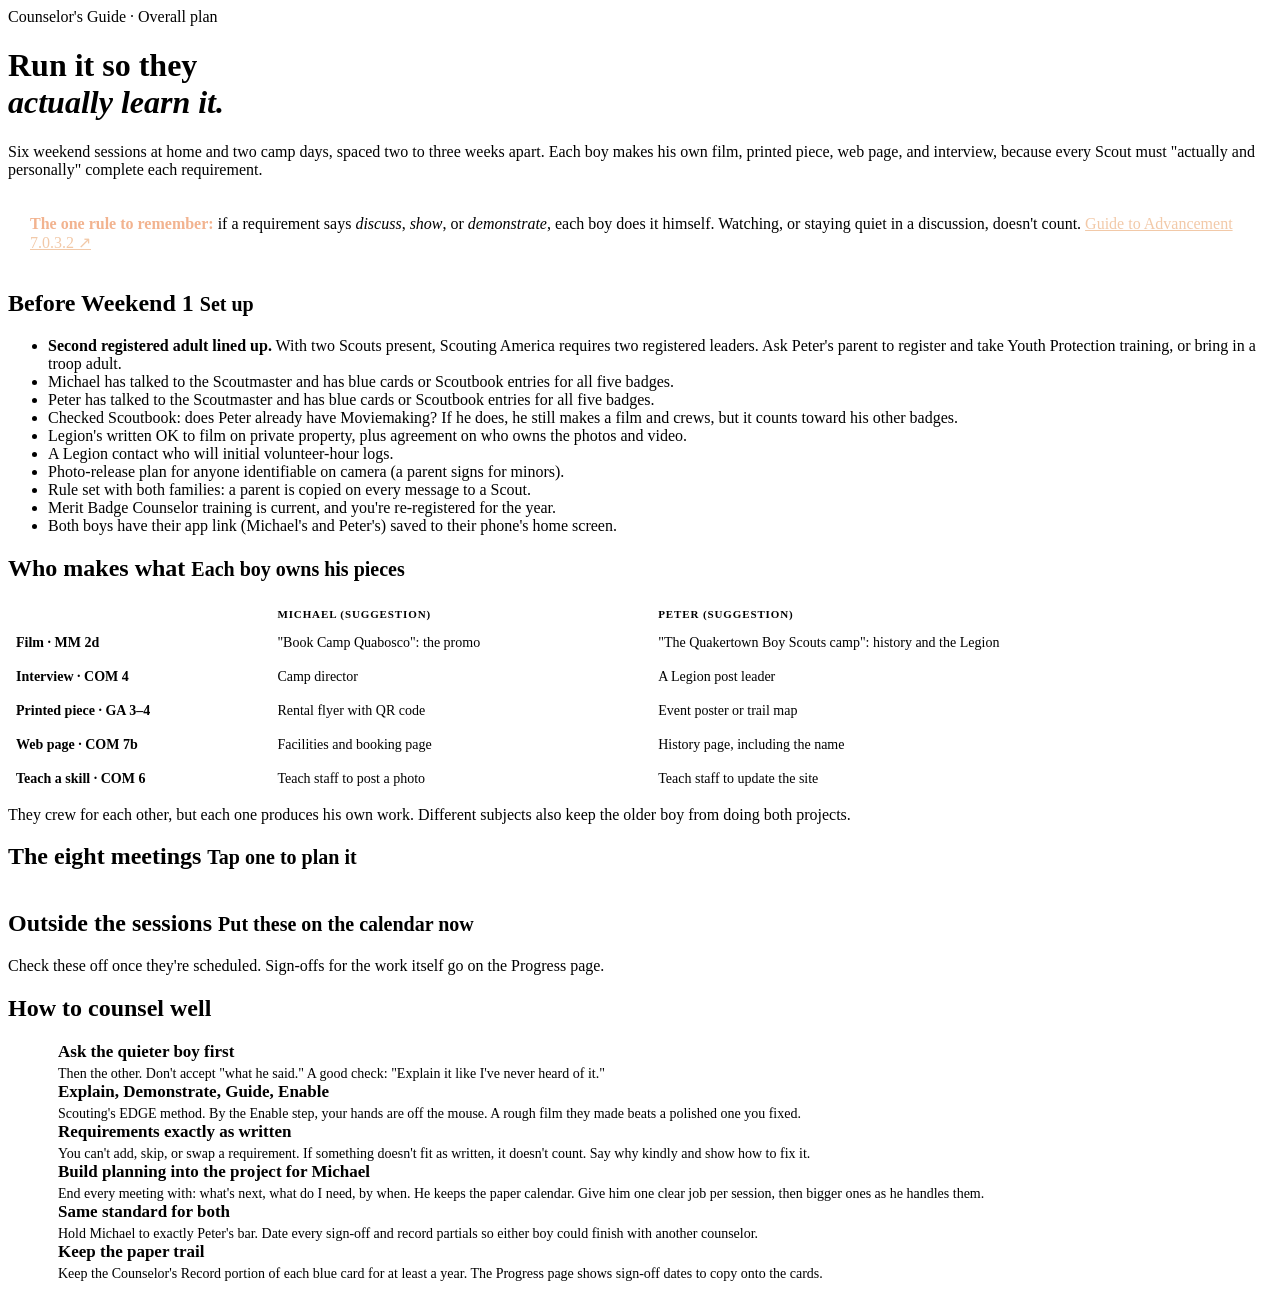
==== counselor.html @ 66eba073 "Create counselor.html" ====
<!DOCTYPE html>
<html lang="en">
<head>
<meta charset="UTF-8">
<meta name="viewport" content="width=device-width, initial-scale=1.0">
<title>Counselor's Guide Overall Plan</title>
<link rel="stylesheet" href="shared.css">
<style>
.timeline{display:grid;grid-template-columns:repeat(4,minmax(0,1fr));gap:12px}
@media(max-width:820px){.timeline{grid-template-columns:1fr 1fr}}
.tl{text-decoration:none;color:var(--ink);display:block;transition:transform .15s}
.tl:hover{transform:translateY(-3px)}
.tl .n{font-family:var(--display);font-size:34px;color:var(--orange);line-height:1}
.tl h4{font-family:var(--display);font-size:17px;color:var(--forest);margin:6px 0 4px}
.tl p{font-size:13px;color:var(--muted);margin:0 0 10px}
.tl.camp{background:#e9efe2}
.own{width:100%;border-collapse:collapse;font-size:14px}
.own th{font-family:var(--mono);font-size:11px;letter-spacing:.08em;text-transform:uppercase;color:var(--muted);text-align:left;padding:6px 8px;border-bottom:2px solid var(--forest)}
.own td{padding:9px 8px;border-bottom:1px dashed var(--line);vertical-align:top}
.own td:first-child{font-weight:700;color:var(--forest);white-space:nowrap}
.rule{display:flex;gap:12px;align-items:flex-start}
.rule .ic{flex:0 0 38px;height:38px;border-radius:50%;background:var(--forest);color:#fff;display:grid;place-items:center;font-family:var(--display);font-size:18px}
.rule h4{margin:0 0 4px;font-family:var(--display);font-size:17px;color:var(--forest)}
.rule p{margin:0;font-size:14px;color:var(--muted)}
.callout{background:var(--forest);color:var(--paper);border-radius:14px;padding:18px 22px}
.callout b{color:#f2b38f}
.callout a{color:#f2c9a8}
.head2{display:flex;justify-content:space-between;align-items:baseline;gap:10px}
</style>
</head>
<body>
<div class="topbar" id="topbar"></div>
<div class="wrap">
  <div class="hero">
    <div class="eyebrow">Counselor's Guide · Overall plan</div>
    <h1 class="title">Run it so they<br><em>actually learn it.</em></h1>
    <p class="lede">Six weekend sessions at home and two camp days, spaced two to three weeks apart. Each boy makes his own film, printed piece, web page, and interview, because every Scout must "actually and personally" complete each requirement.</p>
  </div>

  <div class="callout" style="margin-top:18px"><b>The one rule to remember:</b> if a requirement says <i>discuss</i>, <i>show</i>, or <i>demonstrate</i>, each boy does it himself. Watching, or staying quiet in a discussion, doesn't count. <a href="https://filestore.scouting.org/filestore/pdf/gta-section-7.pdf" target="_blank" rel="noopener">Guide to Advancement 7.0.3.2 ↗</a></div>

  <h2 class="sec">Before Weekend 1 <small>Set up</small> <span class="count" data-count-for="before" style="margin-left:auto"></span></h2>
  <div class="patch">
    <ul class="check" data-list="before">
      <li><b>Second registered adult lined up.</b> With two Scouts present, Scouting America requires two registered leaders. Ask Peter's parent to register and take Youth Protection training, or bring in a troop adult.</li>
      <li>Michael has talked to the Scoutmaster and has blue cards or Scoutbook entries for all five badges.</li>
      <li>Peter has talked to the Scoutmaster and has blue cards or Scoutbook entries for all five badges.</li>
      <li>Checked Scoutbook: does Peter already have Moviemaking? If he does, he still makes a film and crews, but it counts toward his other badges.</li>
      <li>Legion's written OK to film on private property, plus agreement on who owns the photos and video.</li>
      <li>A Legion contact who will initial volunteer-hour logs.</li>
      <li>Photo-release plan for anyone identifiable on camera (a parent signs for minors).</li>
      <li>Rule set with both families: a parent is copied on every message to a Scout.</li>
      <li>Merit Badge Counselor training is current, and you're re-registered for the year.</li>
      <li>Both boys have their app link (Michael's and Peter's) saved to their phone's home screen.</li>
    </ul>
  </div>

  <h2 class="sec">Who makes what <small>Each boy owns his pieces</small></h2>
  <div class="patch">
    <table class="own">
      <thead><tr><th></th><th>Michael (suggestion)</th><th>Peter (suggestion)</th></tr></thead>
      <tbody>
        <tr><td>Film · MM 2d</td><td>"Book Camp Quabosco": the promo</td><td>"The Quakertown Boy Scouts camp": history and the Legion</td></tr>
        <tr><td>Interview · COM 4</td><td>Camp director</td><td>A Legion post leader</td></tr>
        <tr><td>Printed piece · GA 3–4</td><td>Rental flyer with QR code</td><td>Event poster or trail map</td></tr>
        <tr><td>Web page · COM 7b</td><td>Facilities and booking page</td><td>History page, including the name</td></tr>
        <tr><td>Teach a skill · COM 6</td><td>Teach staff to post a photo</td><td>Teach staff to update the site</td></tr>
      </tbody>
    </table>
    <p class="small muted" style="margin:10px 0 0">They crew for each other, but each one produces his own work. Different subjects also keep the older boy from doing both projects.</p>
  </div>

  <h2 class="sec">The eight meetings <small>Tap one to plan it</small></h2>
  <div class="timeline" id="timeline"></div>

  <h2 class="sec">Outside the sessions <small>Put these on the calendar now</small> <span class="count" data-count-for="outside" style="margin-left:auto"></span></h2>
  <div class="patch">
    <ul class="check" data-list="outside" id="outsideList"></ul>
    <p class="small muted" style="margin:10px 0 0">Check these off once they're scheduled. Sign-offs for the work itself go on the Progress page.</p>
  </div>

  <h2 class="sec">How to counsel well</h2>
  <div class="grid g2">
    <div class="patch rule"><div class="ic">1</div><div><h4>Ask the quieter boy first</h4><p>Then the other. Don't accept "what he said." A good check: "Explain it like I've never heard of it."</p></div></div>
    <div class="patch rule"><div class="ic">2</div><div><h4>Explain, Demonstrate, Guide, Enable</h4><p>Scouting's EDGE method. By the Enable step, your hands are off the mouse. A rough film they made beats a polished one you fixed.</p></div></div>
    <div class="patch rule"><div class="ic">3</div><div><h4>Requirements exactly as written</h4><p>You can't add, skip, or swap a requirement. If something doesn't fit as written, it doesn't count. Say why kindly and show how to fix it.</p></div></div>
    <div class="patch rule"><div class="ic">4</div><div><h4>Build planning into the project for Michael</h4><p>End every meeting with: what's next, what do I need, by when. He keeps the paper calendar. Give him one clear job per session, then bigger ones as he handles them.</p></div></div>
    <div class="patch rule"><div class="ic">5</div><div><h4>Same standard for both</h4><p>Hold Michael to exactly Peter's bar. Date every sign-off and record partials so either boy could finish with another counselor.</p></div></div>
    <div class="patch rule"><div class="ic">6</div><div><h4>Keep the paper trail</h4><p>Keep the Counselor's Record portion of each blue card for at least a year. The Progress page shows sign-off dates to copy onto the cards.</p></div></div>
  </div>
</div>
<script src="data1.js"></script>
<script src="data2.js"></script>
<script src="sessions.js"></script>
<script src="common.js"></script>
<script>
(function(){
  var U=HUB;U.nav("counselor");
  document.getElementById("timeline").innerHTML=SESSIONS.map(function(s){
    var p=U.listPct("prep-"+s.id,s.prep.length);
    return "<a class='patch tl"+(s.kind==="Camp"?" camp":"")+"' href='meeting.html?s="+s.id+"'><div class='head2'><span class='n'>"+s.n+"</span><span class='tag "+(s.kind==="Camp"?"camp":"home")+"'>"+U.esc(s.kind)+"</span></div><h4>"+U.esc(s.title)+"</h4><p>"+U.esc(s.goal)+"</p><div class='bar'><i style='width:"+p+"%'></i></div><div class='small muted' style='margin-top:4px'>Prep "+p+"%</div></a>";
  }).join("");
  document.getElementById("outsideList").innerHTML=OUTSIDE.map(function(o){
    return "<li>"+U.esc(o.t)+" "+o.r.map(function(k){return "<span class='chip'>"+U.esc(U.BY[k]?U.BY[k].code:k)+"</span>";}).join(" ")+"</li>";
  }).join("");
  U.wireChecklists(document);
})();
</script>
</body>
</html>
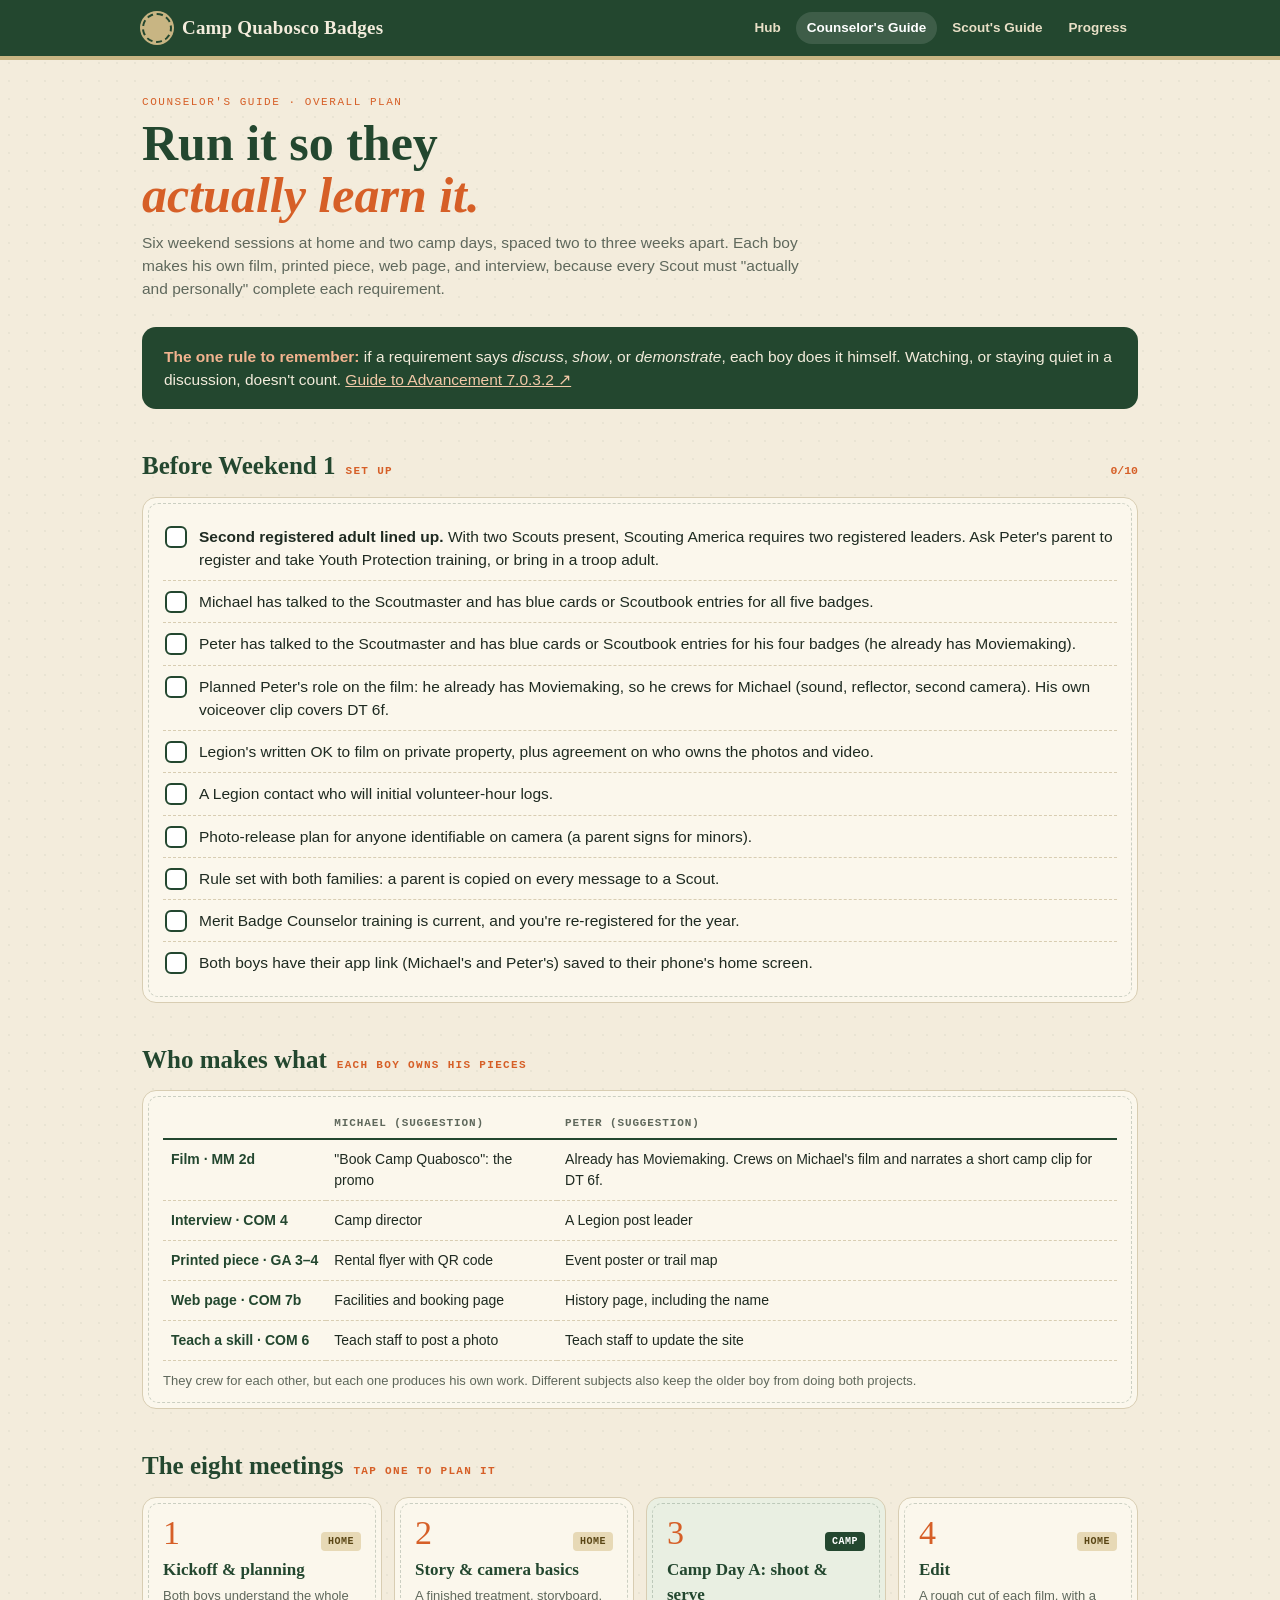
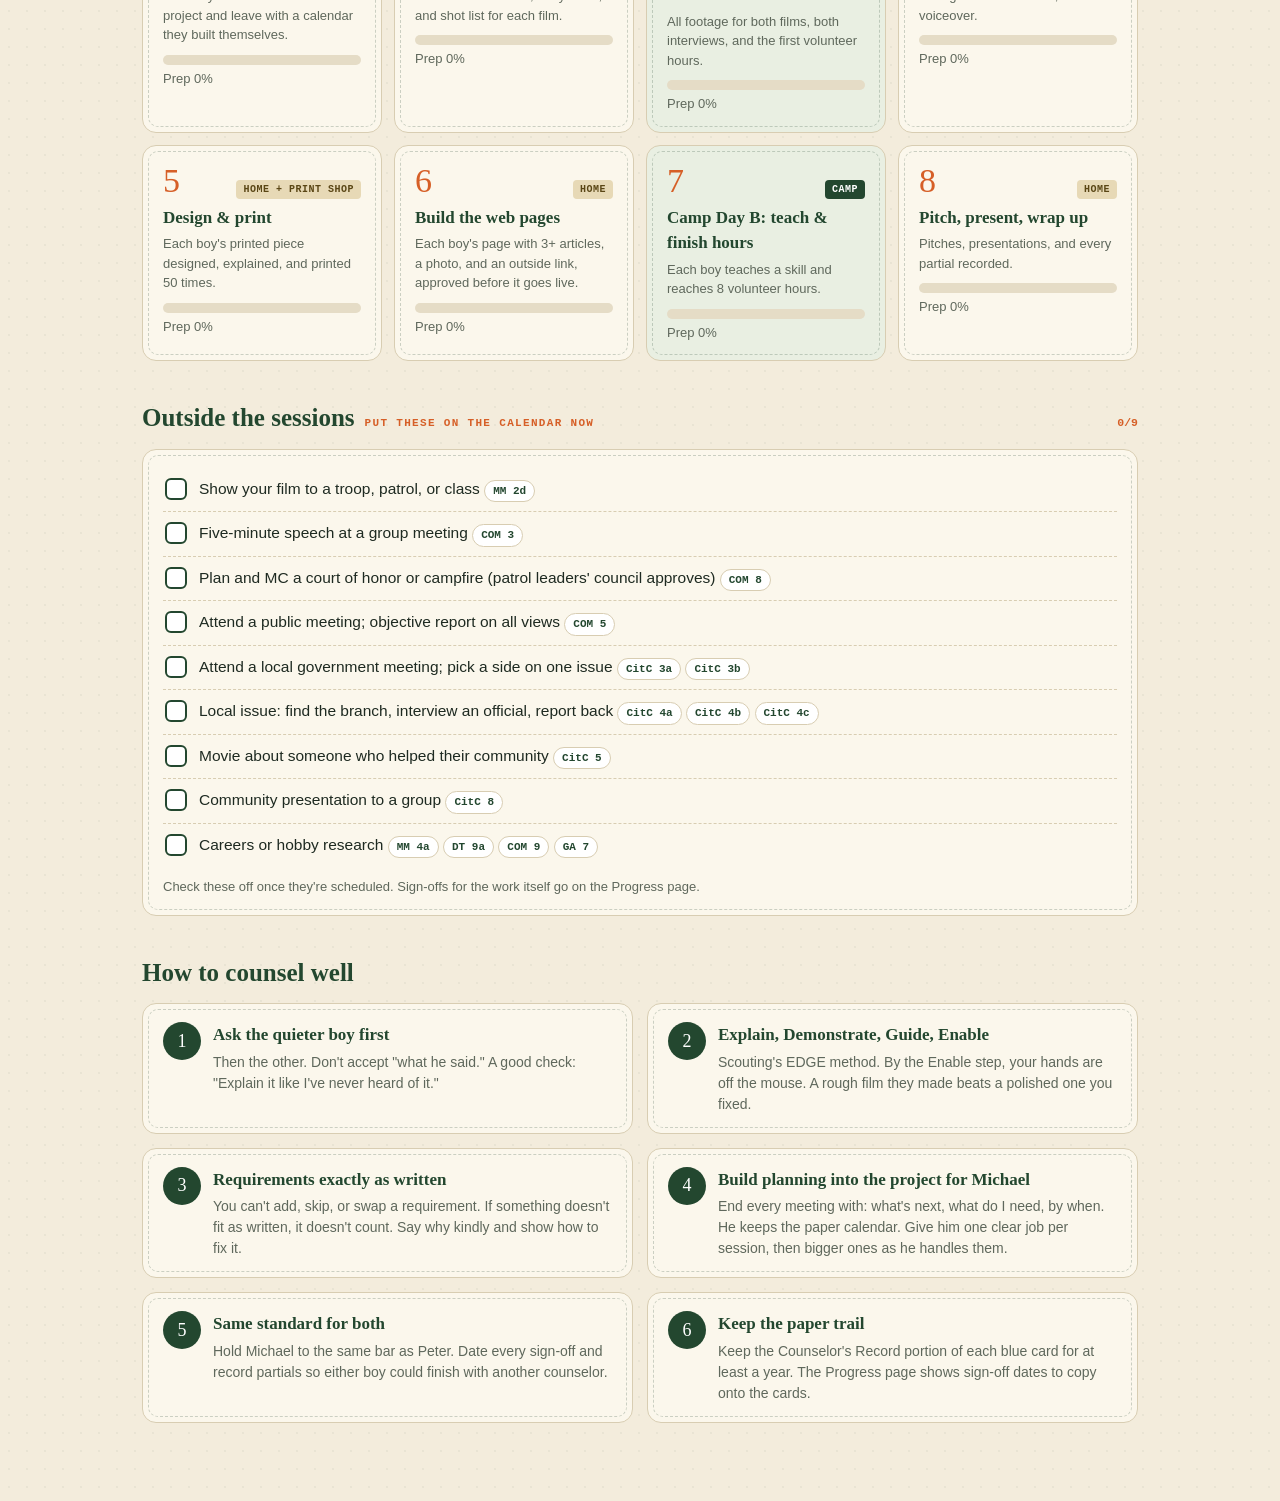
==== commit d0e6da69: "Update counselor.html" ====
--- a/counselor.html
+++ b/counselor.html
@@ -44,8 +44,8 @@
     <ul class="check" data-list="before">
       <li><b>Second registered adult lined up.</b> With two Scouts present, Scouting America requires two registered leaders. Ask Peter's parent to register and take Youth Protection training, or bring in a troop adult.</li>
       <li>Michael has talked to the Scoutmaster and has blue cards or Scoutbook entries for all five badges.</li>
-      <li>Peter has talked to the Scoutmaster and has blue cards or Scoutbook entries for all five badges.</li>
-      <li>Checked Scoutbook: does Peter already have Moviemaking? If he does, he still makes a film and crews, but it counts toward his other badges.</li>
+      <li>Peter has talked to the Scoutmaster and has blue cards or Scoutbook entries for his four badges (he already has Moviemaking).</li>
+      <li>Planned Peter's role on the film: he already has Moviemaking, so he crews for Michael (sound, reflector, second camera). His own voiceover clip covers DT 6f.</li>
       <li>Legion's written OK to film on private property, plus agreement on who owns the photos and video.</li>
       <li>A Legion contact who will initial volunteer-hour logs.</li>
       <li>Photo-release plan for anyone identifiable on camera (a parent signs for minors).</li>
@@ -60,7 +60,7 @@
     <table class="own">
       <thead><tr><th></th><th>Michael (suggestion)</th><th>Peter (suggestion)</th></tr></thead>
       <tbody>
-        <tr><td>Film · MM 2d</td><td>"Book Camp Quabosco": the promo</td><td>"The Quakertown Boy Scouts camp": history and the Legion</td></tr>
+        <tr><td>Film · MM 2d</td><td>"Book Camp Quabosco": the promo</td><td>Already has Moviemaking. Crews on Michael's film and narrates a short camp clip for DT 6f.</td></tr>
         <tr><td>Interview · COM 4</td><td>Camp director</td><td>A Legion post leader</td></tr>
         <tr><td>Printed piece · GA 3–4</td><td>Rental flyer with QR code</td><td>Event poster or trail map</td></tr>
         <tr><td>Web page · COM 7b</td><td>Facilities and booking page</td><td>History page, including the name</td></tr>
@@ -85,7 +85,7 @@
     <div class="patch rule"><div class="ic">2</div><div><h4>Explain, Demonstrate, Guide, Enable</h4><p>Scouting's EDGE method. By the Enable step, your hands are off the mouse. A rough film they made beats a polished one you fixed.</p></div></div>
     <div class="patch rule"><div class="ic">3</div><div><h4>Requirements exactly as written</h4><p>You can't add, skip, or swap a requirement. If something doesn't fit as written, it doesn't count. Say why kindly and show how to fix it.</p></div></div>
     <div class="patch rule"><div class="ic">4</div><div><h4>Build planning into the project for Michael</h4><p>End every meeting with: what's next, what do I need, by when. He keeps the paper calendar. Give him one clear job per session, then bigger ones as he handles them.</p></div></div>
-    <div class="patch rule"><div class="ic">5</div><div><h4>Same standard for both</h4><p>Hold Michael to exactly Peter's bar. Date every sign-off and record partials so either boy could finish with another counselor.</p></div></div>
+    <div class="patch rule"><div class="ic">5</div><div><h4>Same standard for both</h4><p>Hold Michael to the same bar as Peter. Date every sign-off and record partials so either boy could finish with another counselor.</p></div></div>
     <div class="patch rule"><div class="ic">6</div><div><h4>Keep the paper trail</h4><p>Keep the Counselor's Record portion of each blue card for at least a year. The Progress page shows sign-off dates to copy onto the cards.</p></div></div>
   </div>
 </div>
--- a/shared.css
+++ b/shared.css
@@ -0,0 +1,83 @@
+:root{
+  --paper:#f3ecdc; --card:#fbf7ec; --ink:#1e2a21; --muted:#5f685c; --line:#d8cdb2;
+  --forest:#23472f; --moss:#5d7a45; --khaki:#c8b583; --orange:#d65f27; --sky:#2f6f8f; --red:#a5371a;
+  --display:"Iowan Old Style","Palatino Linotype",Palatino,"Book Antiqua",Georgia,serif;
+  --body:"Avenir Next","Avenir","Segoe UI",-apple-system,sans-serif;
+  --mono:"SF Mono",Menlo,Consolas,monospace;
+}
+*{box-sizing:border-box;-webkit-tap-highlight-color:transparent}
+html,body{margin:0}
+body{background:var(--paper);color:var(--ink);font-family:var(--body);font-size:15.5px;line-height:1.5;
+  background-image:radial-gradient(rgba(35,71,47,.05) 1px,transparent 1px);background-size:18px 18px;padding-bottom:80px}
+a{color:var(--sky)}
+.wrap{max-width:1040px;margin:0 auto;padding:0 22px}
+
+/* Top bar */
+.topbar{background:var(--forest);color:var(--paper);border-bottom:4px solid var(--khaki)}
+.topbar .wrap{display:flex;align-items:center;gap:18px;padding-top:12px;padding-bottom:12px;flex-wrap:wrap}
+.brand{display:flex;align-items:center;gap:10px;color:var(--paper);text-decoration:none;font-family:var(--display);font-size:19px;font-weight:600;letter-spacing:.01em}
+.brand .knot{width:30px;height:30px;border-radius:50%;background:var(--khaki);border:2px dashed var(--forest);box-shadow:0 0 0 2px var(--khaki)}
+.nav{display:flex;gap:4px;flex-wrap:wrap;margin-left:auto}
+.nav a{color:#e8dfc6;text-decoration:none;font-size:13.5px;font-weight:600;padding:6px 11px;border-radius:20px}
+.nav a.on,.nav a:hover{background:rgba(255,255,255,.12);color:#fff}
+
+/* Headings */
+.eyebrow{font-family:var(--mono);font-size:11px;letter-spacing:.14em;text-transform:uppercase;color:var(--orange)}
+h1.title{font-family:var(--display);font-size:clamp(32px,5vw,50px);line-height:1.04;color:var(--forest);margin:6px 0 10px;font-weight:600}
+h1.title em{color:var(--orange)}
+.lede{color:var(--muted);max-width:680px;margin:0}
+h2.sec{font-family:var(--display);font-size:25px;color:var(--forest);margin:38px 0 12px;font-weight:600;display:flex;align-items:baseline;gap:10px}
+h2.sec small{font-family:var(--mono);font-size:11px;color:var(--orange);letter-spacing:.12em;text-transform:uppercase}
+.hero{padding:34px 0 8px}
+
+/* Stitched patch cards */
+.patch{background:var(--card);border:1px solid var(--line);border-radius:14px;position:relative;padding:18px 20px}
+.patch::before{content:"";position:absolute;inset:5px;border:1.5px dashed rgba(35,71,47,.22);border-radius:10px;pointer-events:none}
+.grid{display:grid;gap:14px}
+.g2{grid-template-columns:repeat(2,minmax(0,1fr))}
+.g3{grid-template-columns:repeat(3,minmax(0,1fr))}
+.g4{grid-template-columns:repeat(4,minmax(0,1fr))}
+@media(max-width:820px){.g2,.g3,.g4{grid-template-columns:1fr}}
+
+/* Checklist */
+.check{list-style:none;margin:0;padding:0}
+.check li{display:flex;gap:12px;align-items:flex-start;padding:9px 2px;border-top:1px dashed var(--line);cursor:pointer;user-select:none}
+.check li:first-child{border-top:0}
+.box{flex:0 0 22px;width:22px;height:22px;border:2px solid var(--forest);border-radius:6px;display:grid;place-items:center;margin-top:1px;transition:background .15s,transform .15s;background:#fff}
+.box svg{width:14px;height:14px;stroke:#fff;stroke-width:3.2;fill:none;stroke-linecap:round;stroke-linejoin:round;stroke-dasharray:24;stroke-dashoffset:24;transition:stroke-dashoffset .25s ease .05s}
+.check li.done .box{background:var(--forest);transform:scale(1.06)}
+.check li.done .box svg{stroke-dashoffset:0}
+.check li.done .txt{color:#8b9187;text-decoration:line-through;text-decoration-color:rgba(35,71,47,.35)}
+.check li.pop .box{animation:pop .35s ease}
+@keyframes pop{0%{transform:scale(.8)}60%{transform:scale(1.25)}100%{transform:scale(1.06)}}
+.txt{flex:1}
+.count{font-family:var(--mono);font-size:11.5px;color:var(--orange);font-weight:700}
+
+/* Chips and tags */
+.chip{display:inline-flex;align-items:center;gap:4px;font-family:var(--mono);font-size:11px;font-weight:700;padding:2px 8px;border-radius:12px;border:1px solid var(--line);background:#fff;color:var(--forest);white-space:nowrap}
+.tag{display:inline-block;font-family:var(--mono);font-size:10px;font-weight:700;letter-spacing:.05em;padding:2px 7px;border-radius:4px;text-transform:uppercase}
+.tag.home{background:#e7d9b6;color:#5a4615}.tag.camp{background:var(--forest);color:#fff}
+
+/* Progress bar + ring */
+.bar{height:10px;background:#e5dcc6;border-radius:8px;overflow:hidden}
+.bar i{display:block;height:100%;background:var(--orange);border-radius:8px;transition:width .5s}
+.ring{display:block}
+
+/* Buttons */
+.btn{display:inline-flex;align-items:center;gap:8px;border:2px solid var(--forest);background:var(--forest);color:#fff;font-family:var(--body);font-weight:700;font-size:14px;padding:10px 16px;border-radius:12px;cursor:pointer;text-decoration:none}
+.btn.ghost{background:transparent;color:var(--forest)}
+.btn.small{padding:6px 11px;font-size:12.5px;border-radius:9px}
+
+textarea,input[type=text],input[type=date]{font-family:var(--body);font-size:15px;border:1px solid var(--line);border-radius:10px;padding:10px;background:#fff;color:var(--ink);width:100%}
+
+.muted{color:var(--muted)}
+.small{font-size:13px}
+.toast{position:fixed;left:50%;bottom:80px;transform:translateX(-50%) translateY(20px);background:var(--ink);color:#fff;padding:10px 16px;border-radius:20px;font-size:14px;opacity:0;transition:.25s;pointer-events:none;z-index:50}
+.toast.on{opacity:1;transform:translateX(-50%) translateY(0)}
+
+@media print{
+  body{background-image:none;padding-bottom:0}
+  .topbar,.noprint,.nav{display:none!important}
+  .patch{break-inside:avoid}
+  .check li{cursor:default}
+}
